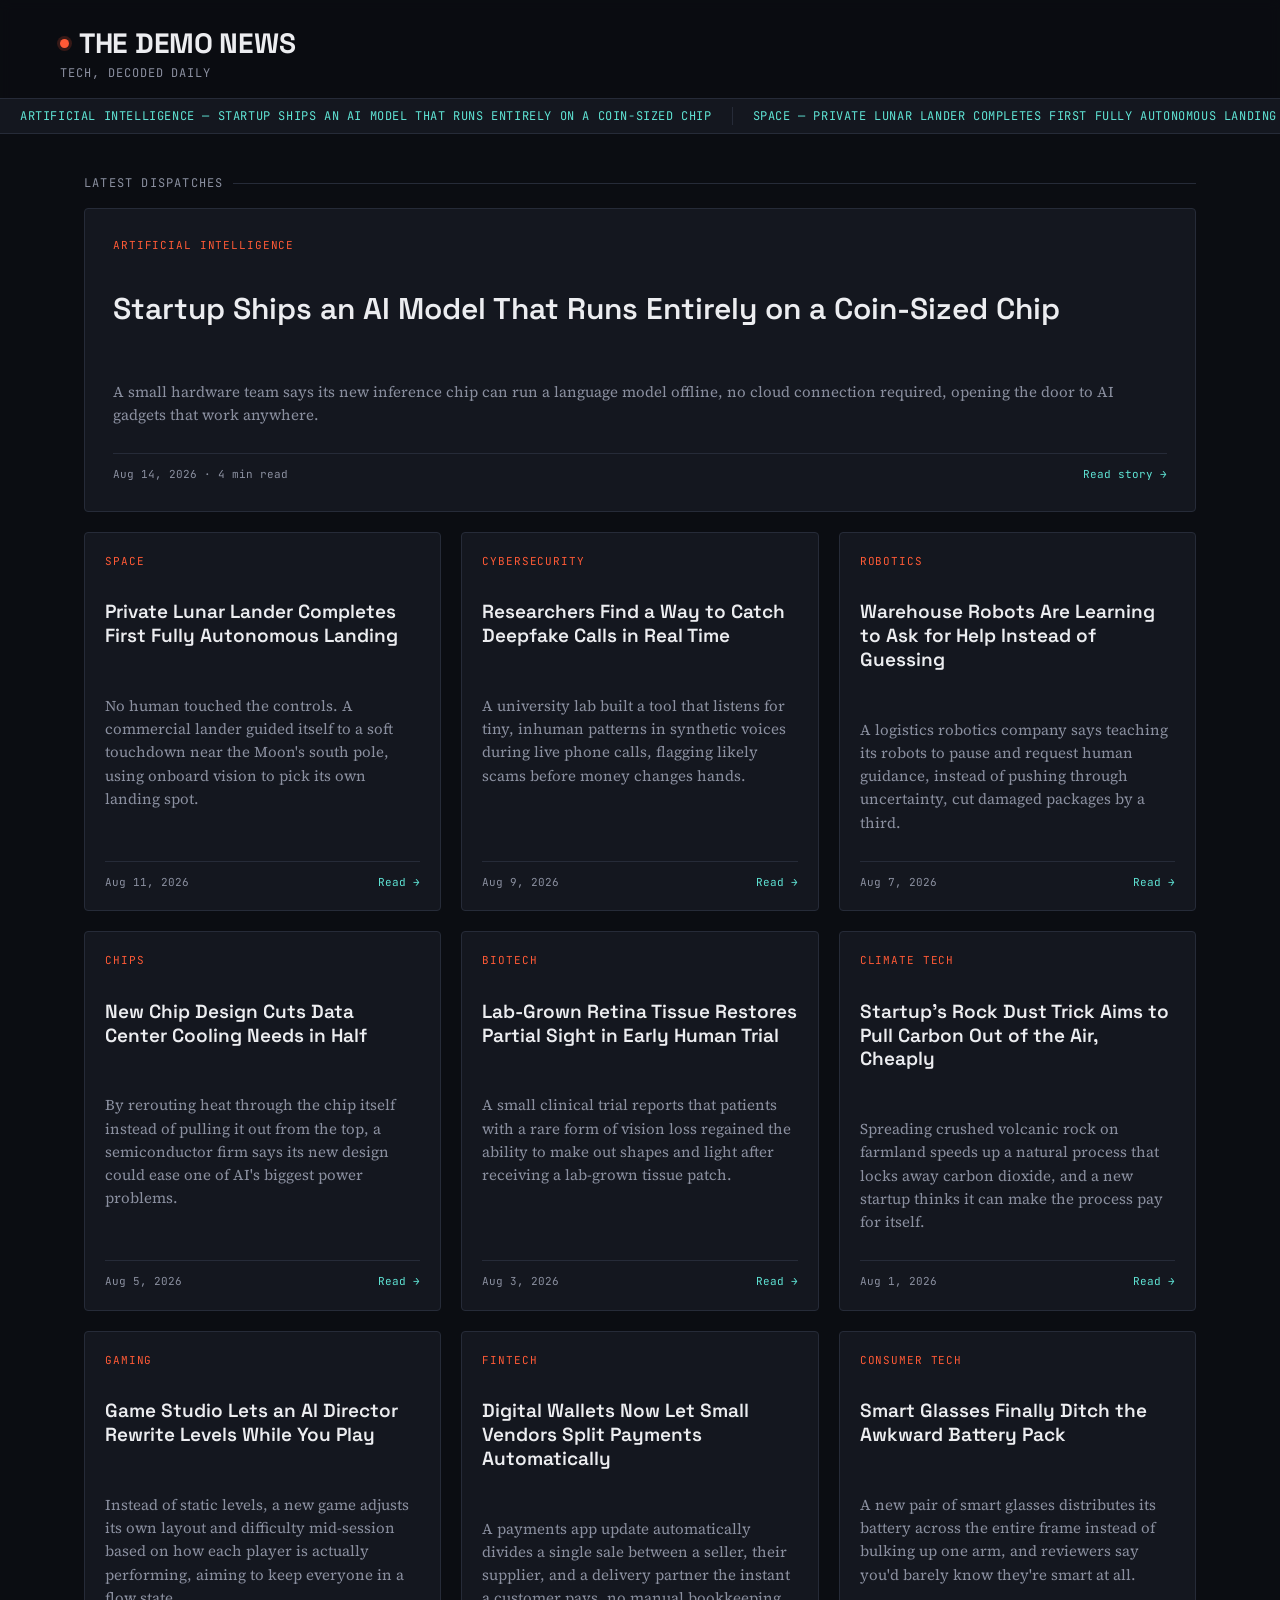
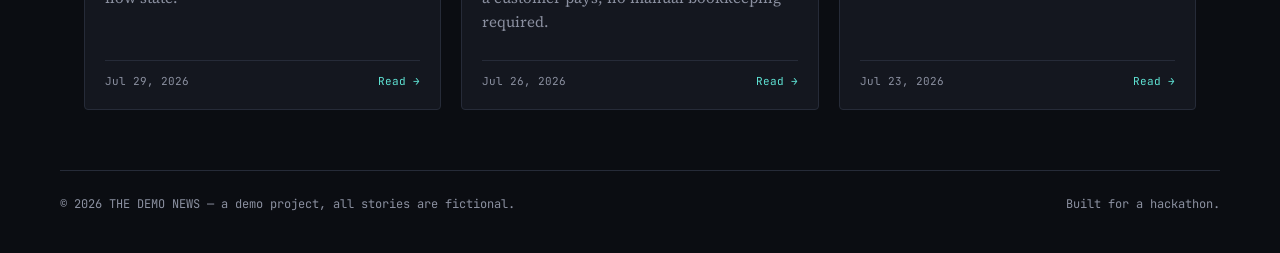
==== index.html @ 493a9538 "Demo web commit" ====
<!doctype html>
<html lang="en">
<head>
  <meta charset="UTF-8" />
  <meta name="viewport" content="width=device-width, initial-scale=1.0" />
  <title>THE DEMO NEWS — Tech, decoded daily</title>
  <link rel="preconnect" href="https://fonts.googleapis.com" />
  <link
    href="https://fonts.googleapis.com/css2?family=Space+Grotesk:wght@500;600;700&family=Source+Serif+4:opsz,wght@8..60,400;8..60,600&family=JetBrains+Mono:wght@400;500&display=swap"
    rel="stylesheet"
  />
  <link rel="stylesheet" href="style.css" />
</head>
<body>

  <header class="site-header">
    <div class="wrap masthead">
      <div>
        <div class="logo"><span class="dot"></span>THE DEMO NEWS</div>
        <div class="tagline">Tech, decoded daily</div>
      </div>
    </div>
    <div class="ticker">
      <div class="ticker-track" id="ticker-track"><!-- filled by script.js --></div>
    </div>
  </header>

  <main class="wrap">
    <div class="section-label">Latest dispatches</div>
    <section class="feed" id="feed"><!-- articles injected by script.js --></section>
  </main>

  <footer class="site-footer wrap">
    <span>© 2026 THE DEMO NEWS — a demo project, all stories are fictional.</span>
    <span>Built for a hackathon.</span>
  </footer>

  <script src="data.js"></script>
  <script src="script.js"></script>
</body>
</html>
---- style.css ----
/* ============================================================
   THE DEMO NEWS — design tokens
   Palette:
     --ink        #0B0D12  main background, near-black
     --surface    #14171F  card / raised surface
     --surface-2  #1B1F2A  hovered / nested surface
     --paper      #ECEDF0  primary text (off-white)
     --dim        #8B90A0  secondary text
     --signal     #FF5A36  accent — alerts, links, hero highlight
     --wire       #5FE3D4  secondary accent — tags, dividers
   Type:
     display/utility -> 'Space Grotesk' (grotesk, tech feel)
     body/article    -> 'Source Serif 4' (editorial gravitas)
     mono/meta        -> 'JetBrains Mono' (timestamps, eyebrows, ticker)
   ============================================================ */

:root {
  --ink: #0b0d12;
  --surface: #14171f;
  --surface-2: #1b1f2a;
  --paper: #ecedf0;
  --dim: #8b90a0;
  --signal: #ff5a36;
  --wire: #5fe3d4;
  --hairline: #262b38;

  --font-display: "Space Grotesk", system-ui, sans-serif;
  --font-body: "Source Serif 4", Georgia, serif;
  --font-mono: "JetBrains Mono", "Courier New", monospace;

  --max-width: 1160px;
}

* {
  box-sizing: border-box;
}

html,
body {
  margin: 0;
  padding: 0;
}

body {
  background: var(--ink);
  color: var(--paper);
  font-family: var(--font-body);
  line-height: 1.5;
  -webkit-font-smoothing: antialiased;
}

a {
  color: inherit;
  text-decoration: none;
}

img {
  max-width: 100%;
}

.wrap {
  max-width: var(--max-width);
  margin: 0 auto;
  padding: 0 24px;
}

/* focus visibility for keyboard users */
a:focus-visible,
button:focus-visible {
  outline: 2px solid var(--wire);
  outline-offset: 3px;
}

@media (prefers-reduced-motion: reduce) {
  * {
    animation: none !important;
    transition: none !important;
  }
}

/* ---------------------------------------------------------------
   Header + masthead
--------------------------------------------------------------- */
.site-header {
  border-bottom: 1px solid var(--hairline);
  position: sticky;
  top: 0;
  background: rgba(11, 13, 18, 0.92);
  backdrop-filter: blur(6px);
  z-index: 20;
}

.masthead {
  display: flex;
  align-items: baseline;
  justify-content: space-between;
  padding: 22px 0 16px;
  gap: 16px;
  flex-wrap: wrap;
}

.masthead .logo {
  font-family: var(--font-display);
  font-weight: 700;
  font-size: 28px;
  letter-spacing: -0.01em;
  display: flex;
  align-items: center;
  gap: 10px;
}

.masthead .logo .dot {
  width: 9px;
  height: 9px;
  border-radius: 50%;
  background: var(--signal);
  display: inline-block;
  box-shadow: 0 0 0 3px rgba(255, 90, 54, 0.18);
}

.masthead .tagline {
  font-family: var(--font-mono);
  font-size: 12px;
  color: var(--dim);
  text-transform: uppercase;
  letter-spacing: 0.08em;
}

/* ticker: the one signature animated element */
.ticker {
  border-top: 1px solid var(--hairline);
  overflow: hidden;
  white-space: nowrap;
  background: var(--surface);
}

.ticker-track {
  display: inline-flex;
  animation: scroll-ticker 38s linear infinite;
  padding: 8px 0;
}

.ticker-track span {
  font-family: var(--font-mono);
  font-size: 12px;
  color: var(--wire);
  padding: 0 20px;
  border-right: 1px solid var(--hairline);
  text-transform: uppercase;
  letter-spacing: 0.05em;
}

@keyframes scroll-ticker {
  from {
    transform: translateX(0);
  }
  to {
    transform: translateX(-50%);
  }
}

/* ---------------------------------------------------------------
   Homepage grid
--------------------------------------------------------------- */
.section-label {
  font-family: var(--font-mono);
  font-size: 12px;
  text-transform: uppercase;
  letter-spacing: 0.1em;
  color: var(--dim);
  margin: 40px 0 16px;
  display: flex;
  align-items: center;
  gap: 10px;
}

.section-label::after {
  content: "";
  flex: 1;
  height: 1px;
  background: var(--hairline);
}

.feed {
  display: grid;
  grid-template-columns: repeat(3, 1fr);
  gap: 20px;
  padding-bottom: 60px;
}

.card {
  background: var(--surface);
  border: 1px solid var(--hairline);
  border-radius: 4px;
  padding: 20px;
  display: flex;
  flex-direction: column;
  gap: 12px;
  transition: border-color 0.15s ease, transform 0.15s ease;
}

.card:hover {
  border-color: var(--signal);
  transform: translateY(-2px);
}

.card.featured {
  grid-column: 1 / -1;
  flex-direction: row;
  align-items: stretch;
  gap: 28px;
  padding: 28px;
}

.card.featured .card-body {
  flex: 1;
}

.card.featured .card-title {
  font-size: 30px;
}

.card-eyebrow {
  font-family: var(--font-mono);
  font-size: 11px;
  text-transform: uppercase;
  letter-spacing: 0.08em;
  color: var(--signal);
}

.card-title {
  font-family: var(--font-display);
  font-size: 19px;
  font-weight: 600;
  line-height: 1.25;
  color: var(--paper);
}

.card-summary {
  color: var(--dim);
  font-size: 15px;
  line-height: 1.55;
  flex: 1;
}

.card-meta {
  display: flex;
  justify-content: space-between;
  align-items: center;
  font-family: var(--font-mono);
  font-size: 11px;
  color: var(--dim);
  border-top: 1px solid var(--hairline);
  padding-top: 12px;
  margin-top: auto;
}

.card-meta .read-link {
  color: var(--wire);
}

.card-meta .read-link::after {
  content: " →";
}

.card-body {
  display: flex;
  flex-direction: column;
  gap: 12px;
}

@media (max-width: 900px) {
  .feed {
    grid-template-columns: repeat(2, 1fr);
  }
  .card.featured {
    flex-direction: column;
  }
}

@media (max-width: 600px) {
  .feed {
    grid-template-columns: 1fr;
  }
  .masthead .logo {
    font-size: 22px;
  }
}

/* ---------------------------------------------------------------
   Article page
--------------------------------------------------------------- */
.back-link {
  display: inline-flex;
  align-items: center;
  gap: 8px;
  font-family: var(--font-mono);
  font-size: 12px;
  text-transform: uppercase;
  letter-spacing: 0.06em;
  color: var(--dim);
  margin: 32px 0 0;
}

.back-link:hover {
  color: var(--wire);
}

.article-header {
  padding: 20px 0 36px;
  border-bottom: 1px solid var(--hairline);
  margin-bottom: 36px;
}

.article-eyebrow {
  font-family: var(--font-mono);
  font-size: 12px;
  text-transform: uppercase;
  letter-spacing: 0.08em;
  color: var(--signal);
  margin-bottom: 14px;
  display: block;
}

.article-title {
  font-family: var(--font-display);
  font-size: 42px;
  line-height: 1.15;
  font-weight: 700;
  color: var(--paper);
  margin: 0 0 18px;
  max-width: 820px;
}

.article-meta {
  font-family: var(--font-mono);
  font-size: 12px;
  color: var(--dim);
  display: flex;
  gap: 18px;
}

.article-summary {
  font-size: 19px;
  color: var(--dim);
  max-width: 700px;
  margin: 18px 0 0;
  line-height: 1.5;
}

.article-body {
  max-width: 700px;
  font-size: 18px;
  line-height: 1.75;
  color: var(--paper);
  padding-bottom: 80px;
}

.article-body p {
  margin: 0 0 22px;
}

.article-body p::first-letter {
  color: var(--signal);
}

.not-found {
  padding: 80px 0;
  text-align: center;
  color: var(--dim);
}

/* ---------------------------------------------------------------
   Footer
--------------------------------------------------------------- */
.site-footer {
  border-top: 1px solid var(--hairline);
  padding: 24px 0 40px;
  font-family: var(--font-mono);
  font-size: 12px;
  color: var(--dim);
  display: flex;
  justify-content: space-between;
  flex-wrap: wrap;
  gap: 8px;
}
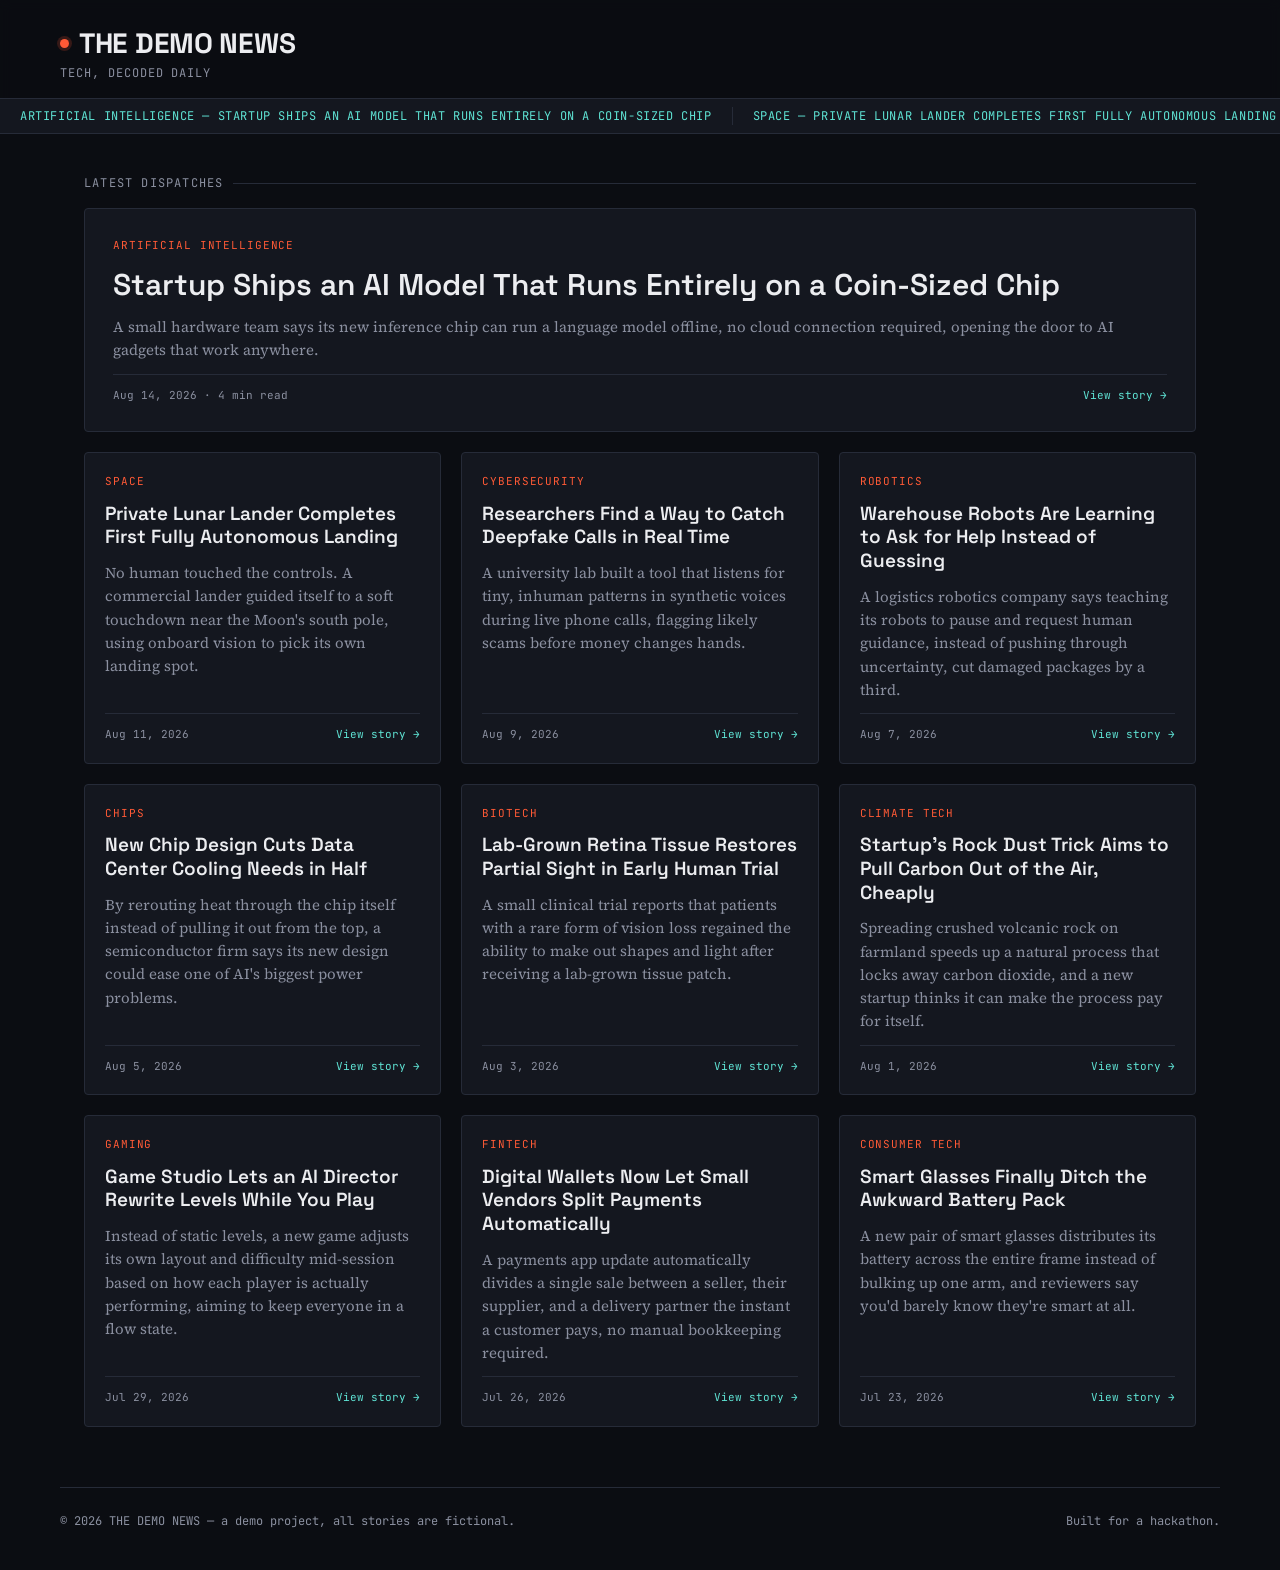
==== commit 0acddfa0: "refactor: update HTML structure and corresponding JavaScript and CSS classes" ====
--- a/index.html
+++ b/index.html
@@ -21,13 +21,13 @@
       </div>
     </div>
     <div class="ticker">
-      <div class="ticker-track" id="ticker-track"><!-- filled by script.js --></div>
+      <div class="market-strip" id="market-strip"><!-- filled by script.js --></div>
     </div>
   </header>
 
   <main class="wrap">
     <div class="section-label">Latest dispatches</div>
-    <section class="feed" id="feed"><!-- articles injected by script.js --></section>
+    <section class="story-grid" id="story-grid"><!-- articles injected by script.js --></section>
   </main>
 
   <footer class="site-footer wrap">
--- a/style.css
+++ b/style.css
@@ -134,13 +134,13 @@
   background: var(--surface);
 }
 
-.ticker-track {
+.market-strip {
   display: inline-flex;
   animation: scroll-ticker 38s linear infinite;
   padding: 8px 0;
 }
 
-.ticker-track span {
+.market-strip span {
   font-family: var(--font-mono);
   font-size: 12px;
   color: var(--wire);
@@ -181,14 +181,14 @@
   background: var(--hairline);
 }
 
-.feed {
+.story-grid {
   display: grid;
   grid-template-columns: repeat(3, 1fr);
   gap: 20px;
   padding-bottom: 60px;
 }
 
-.card {
+.post-card {
   background: var(--surface);
   border: 1px solid var(--hairline);
   border-radius: 4px;
@@ -199,28 +199,21 @@
   transition: border-color 0.15s ease, transform 0.15s ease;
 }
 
-.card:hover {
+.post-card:hover {
   border-color: var(--signal);
   transform: translateY(-2px);
 }
 
-.card.featured {
+.post-card.spotlight {
   grid-column: 1 / -1;
-  flex-direction: row;
-  align-items: stretch;
-  gap: 28px;
   padding: 28px;
 }
 
-.card.featured .card-body {
-  flex: 1;
-}
-
-.card.featured .card-title {
+.post-card.spotlight .post-title {
   font-size: 30px;
 }
 
-.card-eyebrow {
+.section-tag {
   font-family: var(--font-mono);
   font-size: 11px;
   text-transform: uppercase;
@@ -228,7 +221,7 @@
   color: var(--signal);
 }
 
-.card-title {
+.post-title {
   font-family: var(--font-display);
   font-size: 19px;
   font-weight: 600;
@@ -236,14 +229,14 @@
   color: var(--paper);
 }
 
-.card-summary {
+.post-excerpt {
   color: var(--dim);
   font-size: 15px;
   line-height: 1.55;
   flex: 1;
 }
 
-.card-meta {
+.post-footer {
   display: flex;
   justify-content: space-between;
   align-items: center;
@@ -255,26 +248,18 @@
   margin-top: auto;
 }
 
-.card-meta .read-link {
+.post-footer .view-link {
   color: var(--wire);
-}
-
-.card-meta .read-link::after {
+  text-decoration: none;
+}
+
+.post-footer .view-link::after {
   content: " →";
-}
-
-.card-body {
-  display: flex;
-  flex-direction: column;
-  gap: 12px;
 }
 
 @media (max-width: 900px) {
   .feed {
     grid-template-columns: repeat(2, 1fr);
-  }
-  .card.featured {
-    flex-direction: column;
   }
 }
 
